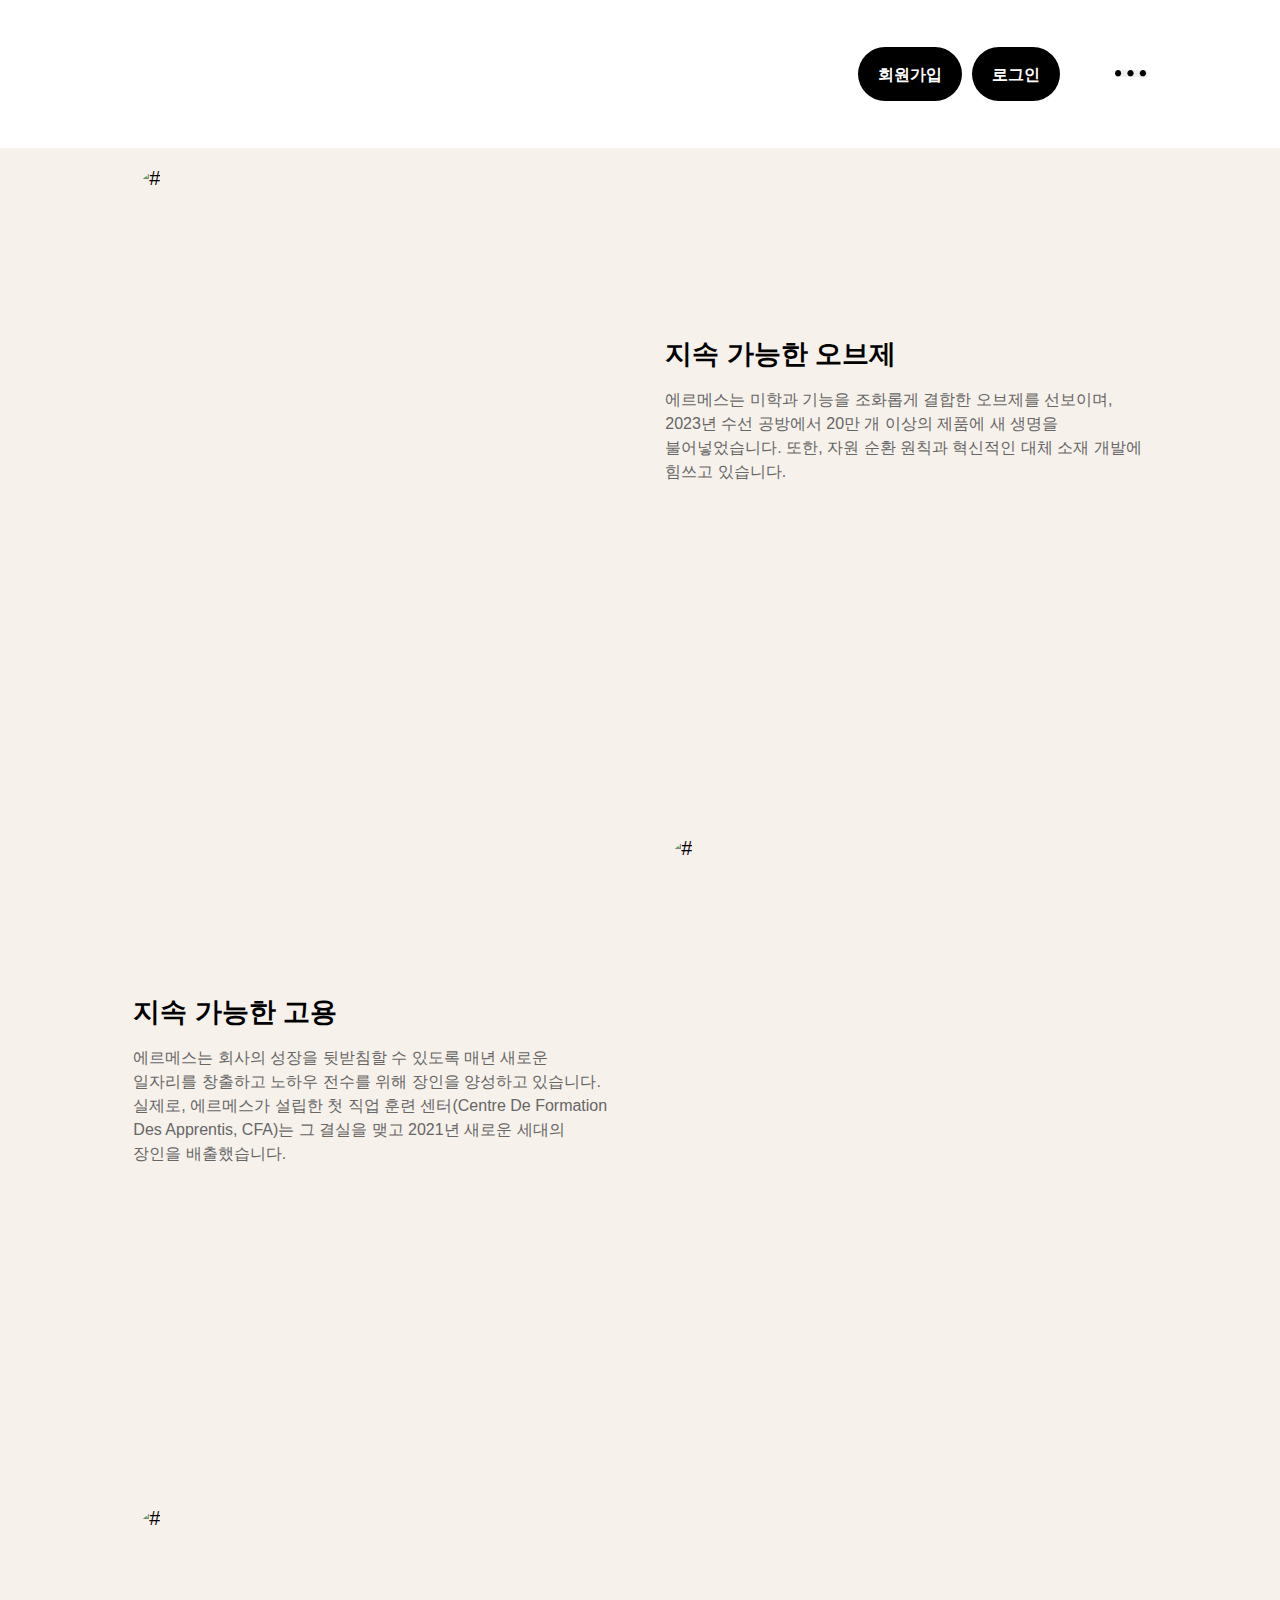
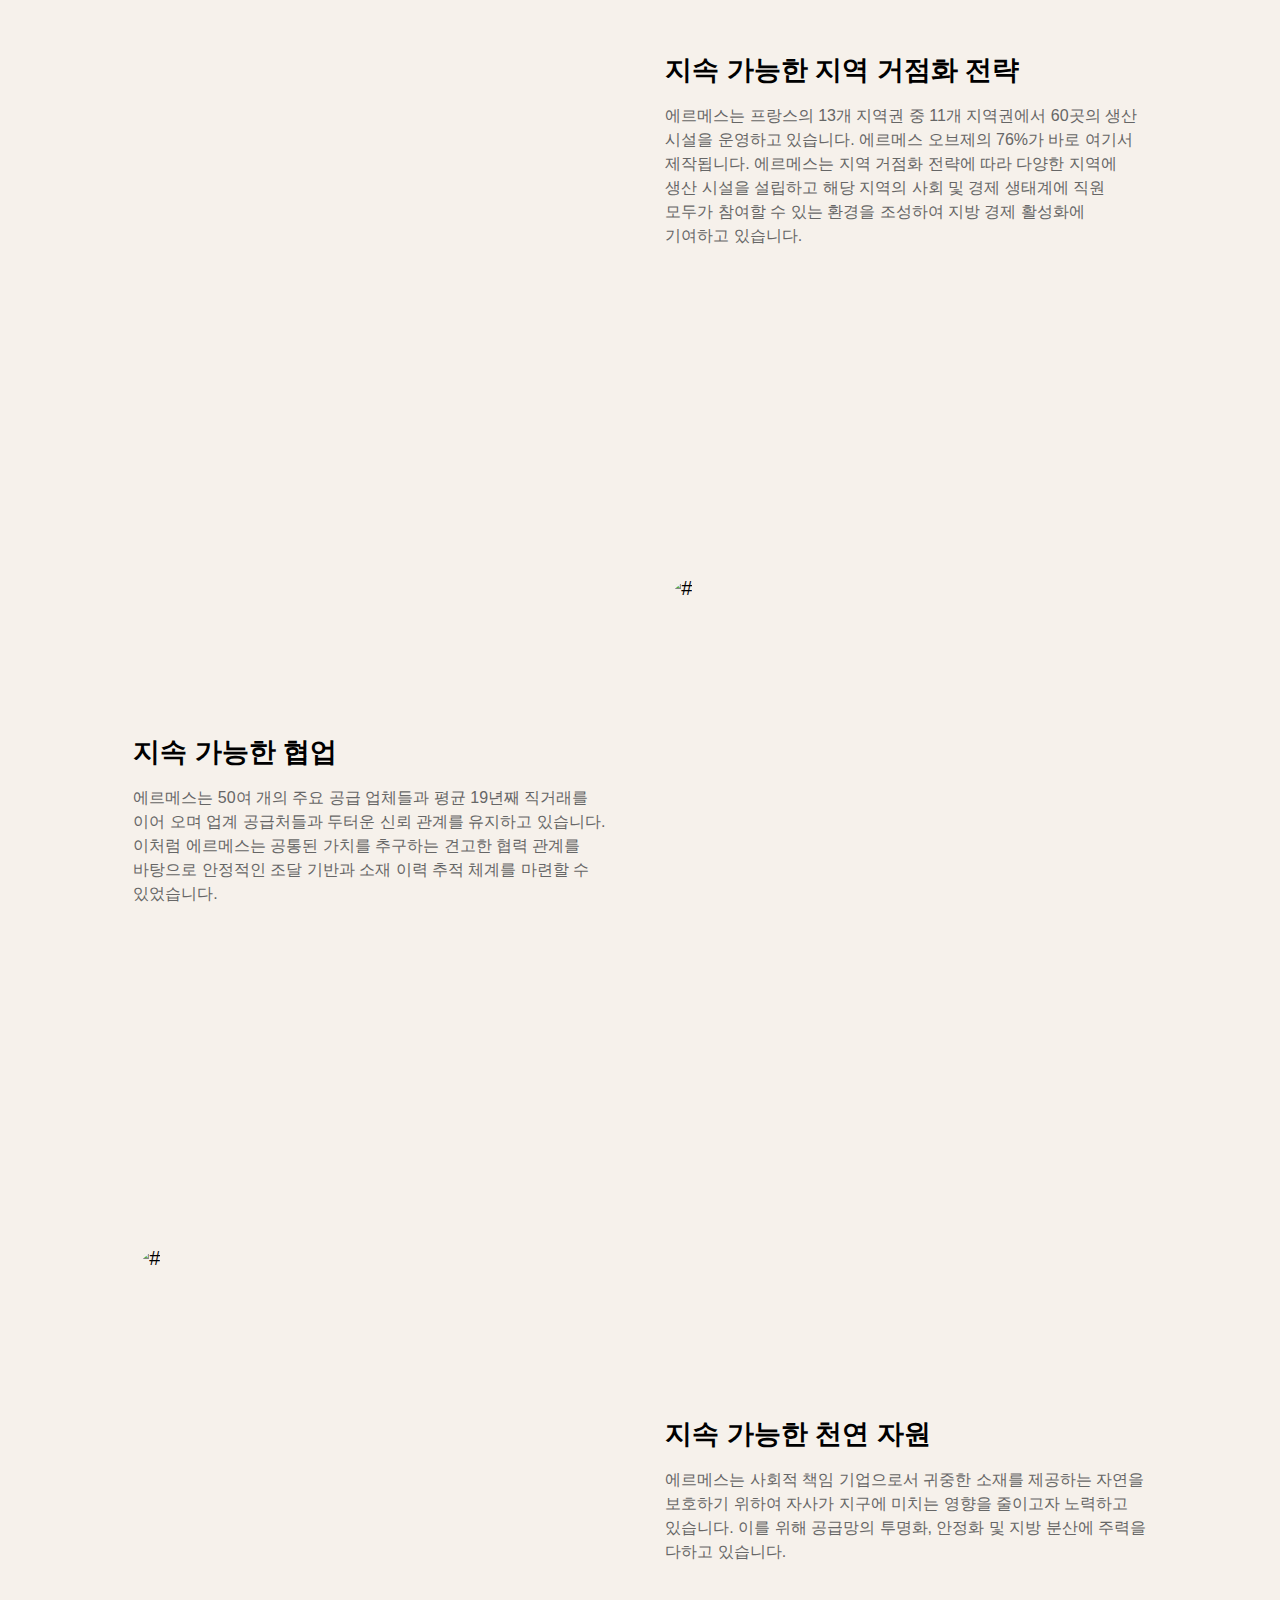
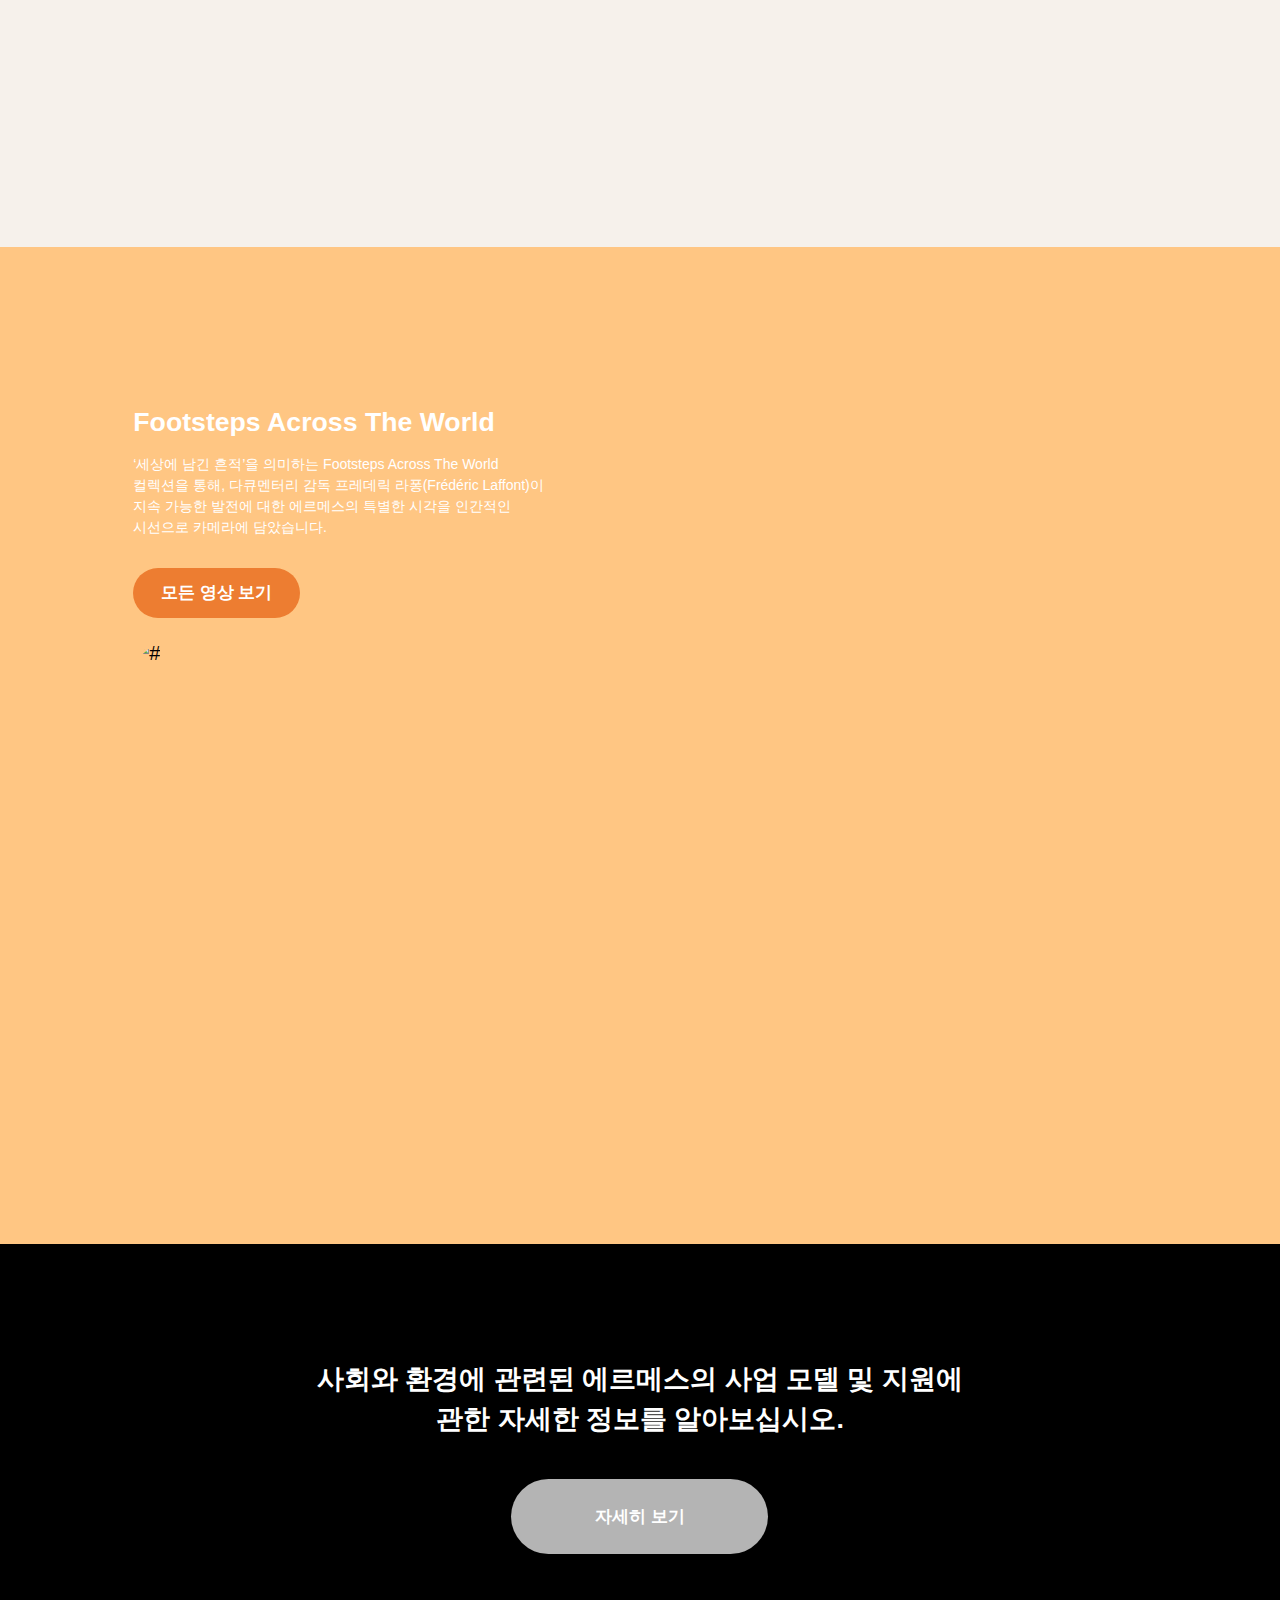
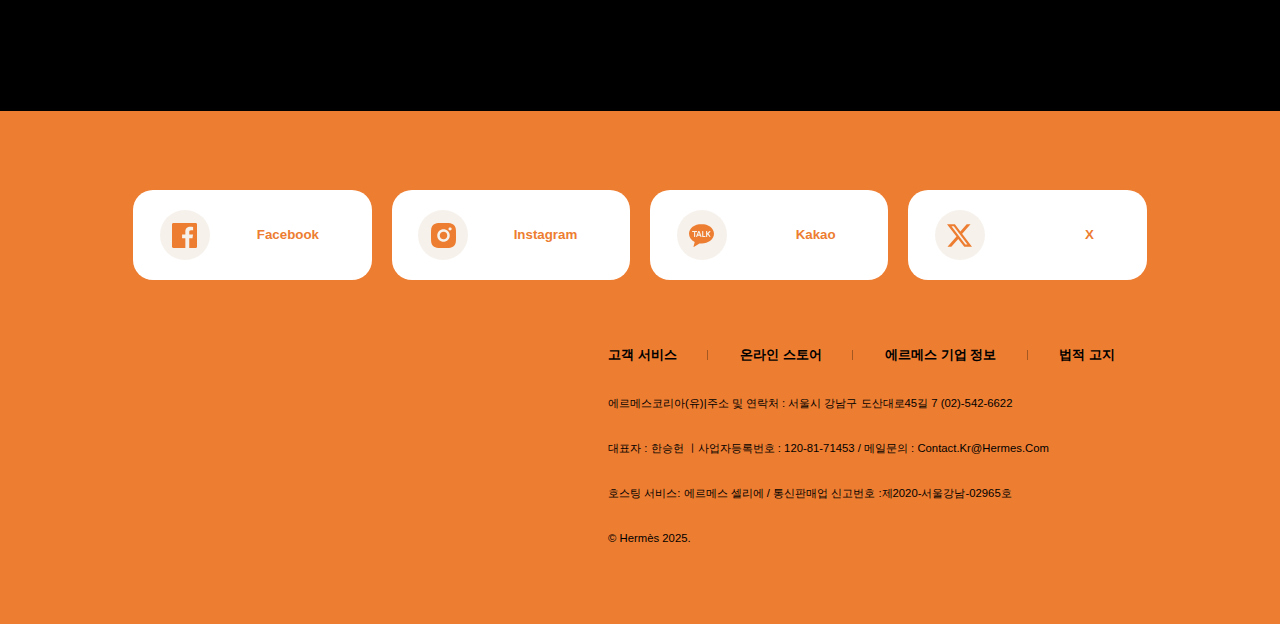
==== about.html @ 9521c42d "완성" ====
<!DOCTYPE html>
<html lang="ko">
  <head>
    <meta charset="UTF-8" />
    <meta name="viewport" content="width=device-width, initial-scale=1.0" />
    <title>HERMES-지속 가능한 발전</title>
    <link rel="stylesheet" href="./css/reset.css" />
    <link rel="stylesheet" href="./css/sub-common.css" />
    <link rel="stylesheet" href="./css/common.css" />
    <link rel="stylesheet" href="./css/about.css" />

    <script src="./js/jquery-3.7.1.min.js"></script>

    <script src="./js/script.js" defer></script>
  </head>
  <body>
    <!-- 모바일용 메뉴 -->
    <div class="mobile-menu">
      <strong class="mobile-logo"> <i class="hidden">에르메스</i></strong>
      <ul class="mobile-gnb">
        <li><a href="index.html">홈</a></li>
        <li><a href="hermes.html">에르메스</a></li>
        <li><a href="service.html">제품 관리</a></li>
        <li><a href="about.html">지속 가능한 발전</a></li>
        <li><a href="store.html">매장 찾기</a></li>
      </ul>

      <button type="button" class="mobile-btn-close">
        <i class="hidden">close</i>
      </button>
    </div>

    <!-- s. header -->
    <header id="header">
      <div class="inner">
        <nav>
          <h1 class="logo">
            <a href="index.html"><i class="hidden">에르메스</i></a>
          </h1>

          <ul class="gnb">
            <li><a href="index.html">홈</a></li>
            <li><a href="hermes.html">에르메스</a></li>
            <li><a href="service.html">제품 관리</a></li>
            <li><a href="about.html">지속 가능한 발전</a></li>
            <li><a href="store.html">매장 찾기</a></li>
          </ul>

          <div class="gnb-btn">
            <div class="util-menu">
              <a class="join" href="join.html">회원가입</a>
              <a class="login" href="login.html">로그인</a>
            </div>

            <button type="button" class="mobile-btn">
              <a href="#"><i class="hidden">더보기</i></a>
            </button>
          </div>
        </nav>
      </div>
    </header>
    <!-- e. header -->

    <!-- s. main -->
    <main id="main">
      <!-- s. visual -->
      <section class="visual">
        <figure>
          <img
            src="https://assets.hermes.com/is/image/hermesedito/P169_Empreintes_Manufacto_Poster?fit=wrap%2C0&wid=1920"
            alt="#"
          />
        </figure>

        <div class="visual-text">
          <h2>지속가능한 발전</h2>
          <p>
            1837년 설립된 가족 경영 기반의 독립적 장인 기업 에르메스는 수선을
            통해 다음 세대로 대물림될 수 있는 아름답고 기능적인 오브제를
            선보이고 있습니다. 
          </p>
        </div>
      </section>
      <!-- e. visual -->

      <section class="about">
        <div class="inner">
          <ul class="about-con">
            <li>
              <dl class="about-text">
                <dt>지속 가능한 오브제</dt>
                <dd>
                  에르메스는 미학과 기능을 조화롭게 결합한 오브제를 선보이며,
                  2023년 수선 공방에서 20만 개 이상의 제품에 새 생명을
                  불어넣었습니다. 또한, 자원 순환 원칙과 혁신적인 대체 소재
                  개발에 힘쓰고 있습니다.
                </dd>
              </dl>
              <figure>
                <img
                  src="https://assets.hermes.com/is/image/hermesedito/P_169_RSE_ESLM_HongKong?fit=wrap%2C0&wid=1920"
                  alt="#"
                />
              </figure>
            </li>

            <li>
              <dl class="about-text">
                <dt>지속 가능한 고용</dt>
                <dd>
                  에르메스는 회사의 성장을 뒷받침할 수 있도록 매년 새로운
                  일자리를 창출하고 노하우 전수를 위해 장인을 양성하고 있습니다.
                  실제로, 에르메스가 설립한 첫 직업 훈련 센터(Centre de
                  formation des apprentis, CFA)는 그 결실을 맺고 2021년 새로운
                  세대의 장인을 배출했습니다. 
                </dd>
              </dl>
              <figure>
                <img
                  src="https://assets.hermes.com/is/image/hermesedito/P_169_RSE_Emploi?fit=wrap%2C0&wid=1920"
                  alt="#"
                />
              </figure>
            </li>

            <li>
              <dl class="about-text">
                <dt>지속 가능한 지역 거점화 전략</dt>
                <dd>
                  에르메스는 프랑스의 13개 지역권 중 11개 지역권에서 60곳의 생산
                  시설을 운영하고 있습니다. 에르메스 오브제의 76%가 바로 여기서
                  제작됩니다. 에르메스는 지역 거점화 전략에 따라 다양한 지역에
                  생산 시설을 설립하고 해당 지역의 사회 및 경제 생태계에 직원
                  모두가 참여할 수 있는 환경을 조성하여 지방 경제 활성화에
                  기여하고 있습니다.
                </dd>
              </dl>
              <figure>
                <img
                  src="https://assets.hermes.com/is/image/hermesedito/P_169_CSR_GUYENNE?fit=wrap%2C0&wid=1920"
                  alt="#"
                />
              </figure>
            </li>

            <li>
              <dl class="about-text">
                <dt>지속 가능한 협업</dt>
                <dd>
                  에르메스는 50여 개의 주요 공급 업체들과 평균 19년째 직거래를
                  이어 오며 업계 공급처들과 두터운 신뢰 관계를 유지하고
                  있습니다. 이처럼 에르메스는 공통된 가치를 추구하는 견고한 협력
                  관계를 바탕으로 안정적인 조달 기반과 소재 이력 추적 체계를
                  마련할 수 있었습니다.
                </dd>
              </dl>
              <figure>
                <img
                  src="https://assets.hermes.com/is/image/hermesedito/P_169_RSE_ESLM_Sorede?fit=wrap%2C0&wid=1920"
                  alt="#"
                />
              </figure>
            </li>

            <li>
              <dl class="about-text">
                <dt>지속 가능한 천연 자원</dt>
                <dd>
                  에르메스는 사회적 책임 기업으로서 귀중한 소재를 제공하는
                  자연을 보호하기 위하여 자사가 지구에 미치는 영향을 줄이고자
                  노력하고 있습니다. 이를 위해 공급망의 투명화, 안정화 및 지방
                  분산에 주력을 다하고 있습니다.
                </dd>
              </dl>
              <figure>
                <img
                  src="https://assets.hermes.com/is/image/hermesedito/P_169_RSE_RESSOURCES?fit=wrap%2C0&wid=1920"
                  alt="#"
                />
              </figure>
            </li>
          </ul>
        </div>
      </section>
      <!-- e.about -->

      <!-- youtube -->
      <section class="youtube">
        <div class="inner">
          <div class="youtube-all">
            <div class="youtube-con">
              <div class="youtube-text">
                <h4>Footsteps across the world</h4>
                <p>
                  ‘세상에 남긴 흔적’을 의미하는 Footsteps across the world<br />
                  컬렉션을 통해, 다큐멘터리 감독 프레데릭 라퐁(Frédéric
                  Laffont)이 <br />지속 가능한 발전에 대한 에르메스의 특별한
                  시각을 인간적인 <br />시선으로 카메라에 담았습니다.
                </p>
              </div>

              <a href="" class="youtube-btn">모든 영상 보기</a>
            </div>
            <figure>
              <img
                src="https://assets.hermes.com/is/image/hermesedito/P169_Empreintes_Manufacto_Poster?fit=wrap%2C0&wid=1920"
                alt="#"
              />
            </figure>
          </div>
        </div>
      </section>
      <!-- youtube end -->

      <!-- s. more -->
      <section class="more">
        <div class="inner">
          <div class="more-con">
            <div class="more-title">
              <h4>
                사회와 환경에 관련된 에르메스의 사업 모델 및 지원에 <br />관한
                자세한 정보를 알아보십시오.
              </h4>
            </div>
            <a
              href="https://finance.hermes.com/en/a-value-creating-and-sustainable-french-model/"
              class="c-more-btn"
              >자세히 보기</a
            >
          </div>
        </div>
      </section>
      <!-- e. more -->
    </main>
    <!-- e. main -->

    <footer id="footer">
      <div class="inner">
        <ul class="sns">
          <li>
            <a href="https://www.facebook.com/hermes/"><i>Facebook</i></a>
          </li>
          <li>
            <a href="https://www.instagram.com/hermes/"><i>Instagram</i></a>
          </li>
          <li>
            <a href="https://pf.kakao.com/_FDgNxb"><i>kakao</i></a>
          </li>
          <li>
            <a href="https://x.com/hermes_paris?mx=2"><i>X</i></a>
          </li>
        </ul>

        <div class="footer-con">
          <h4 class="foot-logo">
            <a href="#"><i class="hidden">에르메스</i></a>
          </h4>

          <div class="foot-text">
            <ul class="foot-nav">
              <li><a href="#">고객 서비스 </a></li>
              <li><a href="#">온라인 스토어</a></li>
              <li><a href="#">에르메스 기업 정보</a></li>
              <li><a href="#">법적 고지</a></li>
            </ul>
            <div class="foot-con">
              <address>
                <p>
                  에르메스코리아(유)|주소 및 연락처 : 서울시 강남구 도산대로45길
                  7 (02)-542-6622
                </p>
                <p>
                  대표자 : 한승헌 ㅣ사업자등록번호 : 120-81-71453 / 메일문의 :
                  contact.kr@hermes.com
                </p>
                <p>
                  호스팅 서비스: 에르메스 셀리에 / 통신판매업 신고번호
                  :제2020-서울강남-02965호
                </p>
                <p>© Hermès 2025.</p>
              </address>
            </div>
          </div>
        </div>
      </div>
    </footer>
  </body>
</html>
---- css/sub-common.css ----
@charset "utf-8";

/* s.commpany */
.company-all {
  display: flex;
  flex-direction: column;
  gap: 20rem;
}

.company .brand-story {
  display: flex;
  align-items: center;
  justify-content: space-between;
}

.content {
  width: 58.6rem;
  width: 41.2676%;
}

.company figure {
  width: 59.7rem;
  height: 65.9rem;
  aspect-ratio: 1/1.1039;

  border-radius: 4rem;
  overflow: hidden;
}

.company figure img {
  width: 100%;
  height: 100%;
}

.company-title {
  font-weight: 700;
  font-size: 3.2rem;
  font-size: clamp(1.4rem, 2.2535vw, 3.2rem);

  color: var(--bg);
}

.company-text {
  padding-top: 2rem;
}

.company-text strong {
  font-weight: 800;
  font-size: 4rem;
  font-size: clamp(2rem, 2.817vw, 4rem);

  color: #000;
}

.company-text p {
  font-weight: 300;
  font-size: 2.4rem;
  font-size: clamp(1.4rem, 1.6901vw, 2.4rem);

  color: var(--Darck-60);
  margin-top: 0.7rem;
}

.more-btn {
  width: 23rem;
  height: 7.2rem;
  border-radius: 5rem;
  background: var(--main-color2);

  display: flex;
  align-items: center;
  justify-content: center;
  margin-top: 3.6rem;

  font-weight: 700;
  font-size: 2.4rem;
  font-size: clamp(1.4rem, 1.0416vw, 2rem);

  color: #fff;
}

.more-btn:hover {
  background: var(--main-color);
  color: #fff;
}
/* e.commpany */

/* visual */
.visual {
  position: relative;
  max-height: 60rem;
  overflow: hidden;
}

.visual figure {
  height: 100%;
}

.visual-text {
  position: absolute;
  top: 60%;
  left: 50%;
  transform: translate(-50%, -50%);

  color: var(--Light-100);
  text-align: center;

  z-index: 1;
}

.visual-text h2 {
  font-size: 5rem;
  font-weight: 700;

  font-size: clamp(2rem, 2.817vw, 4rem);
}

.visual-text p {
  font-size: 3rem;
  font-weight: 400;

  font-size: clamp(1.4rem, 1.6901vw, 2.4rem);
}

.visual figure img {
  width: 100%;
  height: 100%;
  object-fit: cover;
  animation: figure-img 1s ease-out forwards;
}

.visual::after {
  content: "";
  position: absolute;
  top: 0;
  left: 0;
  right: 0;
  bottom: 0;
  background: rgba(237, 125, 49, 0.6); /* 어두운 딤처리 */
  opacity: 0.5; /* 투명도 조절 */
  pointer-events: none; /* 클릭 이벤트를 막기 위해 */
}
/* visual end */

/* about */
.about-text {
  flex: 1 1 max(40%, 300px);
  /* border: 1px solid #000; */
}

.about-con {
  display: flex;
  flex-wrap: wrap;
  gap: 20rem;
}

.about-con li {
  display: flex;
  flex-wrap: wrap;
  align-items: center;
  gap: 5%;
}

.about-con li:nth-child(odd) {
  flex-direction: row-reverse;
}

.about-con dl dt {
  padding-top: 3rem;
  font-size: 4rem;
  font-weight: 700;

  padding-top: 4.4313%;
  font-size: clamp(2.2rem, 2.0833vw, 4rem);
}

.about-con dl dd {
  padding-top: 2rem;
  font-size: 2.4rem;
  font-weight: 400;
  color: var(--Darck-60);

  padding-top: 2.9542%;
  font-size: clamp(1.5rem, 1.25vw, 2.4rem);
}

.about-con figure {
  height: 47rem;
  border-radius: 4rem;
  overflow: hidden;

  flex: 1 1 max(40%, 300px);
}

.about-con figure img {
  width: 100%;
  height: 100%;
  object-fit: cover;
}
/* about end */

/* s.more */
.more {
  background: var(--Darck-100);
  height: 46.7rem;
  margin: 0;
}

.more-con {
  display: flex;
  align-items: center;
  text-align: center;
  flex-direction: column;
}

.more-title h4 {
  padding-top: 11.5rem;
  font-weight: 800;
  font-size: 4rem;
  color: var(--Light-100);
  padding-bottom: 4rem;

  font-size: clamp(2.5rem, 2.0833vw, 4rem);
}

.c-more-btn {
  display: flex;
  text-align: center;
  align-items: center;
  justify-content: center;

  width: 25.7rem;
  padding: 2.5rem 5rem;
  border-radius: 10rem;

  font-weight: 700;
  font-size: 2.5rem;
  color: var(--Light-100);
  background: var(--btn);

  font-size: clamp(1.6rem, 1.302vw, 2.5rem);
}

.c-more-btn:hover {
  color: var(--Light-100);
  background: var(--main-color);
}
/* e.more */

@media (max-width: 400px) {
  .about-con li :last-child {
    margin-bottom: 2.5rem;
  }
}

/* 반응형  000000000000000000000000000000000000000000000000000000000000000000000000000000000000000000000000000000*/
@media (max-width: 1900px) {
  .event-list li figure {
    width: 30rem;
    height: 25rem;
  }
}

@media screen and (max-width: 1400px) {
  /* company */
  .content {
    width: 44.2rem;
    width: 47.8355%;
  }

  .brand-story .more-btn {
    width: 18.4rem;
    width: 41.8182%;
    height: 6.3rem;
  }

  .brand-story .more-btn::after {
    width: 2.6rem;
    height: 2.6rem;
  }

  .company figure {
    width: 38.8rem;
    width: 41.9913%;

    height: 42.9rem;
    border-radius: 3rem;
    overflow: hidden;
  }
  /* company */
}

@media (max-width: 1360px) {
  .event-list > li {
    flex: 1 1 50%;
    margin-bottom: 2rem;
  }

  .event-list-2 {
    padding-top: 0;
  }
}

@media (max-width: 1024px) {
  .about-con figure {
    height: 28.6rem;
  }

  .question-list li {
    border-radius: 1rem;
  }
}

@media (max-width: 930px) {
  .about-text {
    padding-bottom: 2.2rem;
  }
}

@media screen and (max-width: 980px) {
  /* company */
  .company .brand-story,
  .company .brand-story:nth-child(even) {
    display: flex;
    flex-direction: column;
    align-items: center;
    position: relative;
  }

  .company-text {
    padding: 0.5rem 0 0.5rem;
  }

  .content {
    width: 39rem;
    text-align: center;
    margin-top: 0;
  }

  .company figure {
    width: 39rem;
    height: 22.8rem;
    margin-top: 1rem;
  }

  .company .brand-story figure img {
    width: 100%;
    height: 100%;
    border-radius: 3rem;
    filter: brightness(0.4);
  }

  .brand-story .more-btn {
    width: 17.5rem;
    height: 5.1rem;
    position: absolute;
    bottom: 3rem;
    margin: 0 11rem 0;

    gap: 1.5rem;
    z-index: 1;
  }

  .brand-story .more-btn::after {
    width: 1.7rem;
    height: 1.7rem;
  }
  /* company */
}

@media (max-width: 890px) {
  .visual {
    height: 57.6rem;
  }

  .visual figure img {
    height: 57.6rem;
  }

  .visual-text {
    gap: 0.9rem;
  }
}

@media (max-width: 620px) {
  .event-list {
    padding-top: 4rem;
  }

  .event-list > li {
    flex: 1 1 100%;
  }
}
---- css/common.css ----
@charset 'utf-8';

@import url("https://cdn.jsdelivr.net/gh/orioncactus/pretendard@v1.3.9/dist/web/static/pretendard.min.css");

:root {
  --Darck-100: #000;
  --Darck-60: #666666;
  --Light-100: #fff;
  --btn: #b4b4b4;

  --main-color: #ed7d31;
  --main-color2: #ffc683;
  --main-color3: #f6f1eb;
}

::selection {
  background: var(--main-color2);
  color: #fff;
}

section {
  margin-bottom: 20rem;
  margin-bottom: 10.4167%;
}

html {
  font-size: 100%;
  font-size: 62.5%;
  scroll-behavior: smooth;
}

body {
  font: 2rem/1.5 Pretendard, sans-serif;
  color: var(--Darck-100);
  text-transform: capitalize;
  word-break: keep-all;
  overflow-x: hidden;
  min-width: 36rem;
  background: var(--main-color3);
}

a {
  text-decoration: none;
  color: inherit;
}

a:hover {
  text-decoration: none;
  color: var(--main-color);
}

img {
  vertical-align: top;
  max-width: 100%;
  height: 100%;
  object-fit: cover;
}

.hidden {
  position: absolute;
  margin: -1px;
  width: 1px;
  height: 1px;
  overflow: hidden;
  clip: rect(0, 0, 0, 0);
}

.inner {
  width: 152rem;
  margin: 0 auto;

  width: 79.1667%;
}

/* s.header */
header {
  background: #fff;
  position: fixed; /* posf : 헤더가 고정 되서 내려오게 만드는것 */
  width: 100%;
  top: 0;
  left: 0;
  z-index: 10;
  transition: 0.3s;
}

header nav {
  display: flex;
  height: 14.8rem;
  /* background: #5f5f; */
  justify-content: space-between;
  align-items: center;
}

.logo a {
  display: block;
  width: 15rem;
  height: 9rem;
  background: url(https://images.onthelook.co.kr/b/qSYUNZ8HAPhbWUXbn68J6f.png)
    no-repeat 50% / contain;
}

.gnb {
  display: flex;
}

.gnb li a {
  /* border: 1px solid #000; */
  display: block;
  color: var(--Darck-100);
  font-weight: 700;
  font-size: 2rem;
  padding: 1.3rem 5rem;
}

.gnb li:hover a {
  color: var(--main-color);
}

.btn {
  display: none;
}

.util-menu {
  display: flex;
  gap: 1rem;
}

.join {
  padding: 1.5rem 2rem;

  font-weight: 600;
  font-size: 1.8rem;
  font-size: clamp(1.4rem, 1.2676vw, 1.8rem);

  color: #fff;
  background: var(--Darck-100);
  border-radius: 5rem;

  display: flex;
  justify-content: center;
  align-items: center;
}

.login {
  padding: 1.5rem 2rem;

  font-weight: 600;
  font-size: 1.8rem;
  font-size: clamp(1.4rem, 1.2676vw, 1.8rem);

  color: #fff;
  background: var(--Darck-100);
  border-radius: 5rem;

  display: flex;
  justify-content: center;
  align-items: center;
}

.mobile-btn a {
  display: none;
  width: 3.2rem;
  height: 0.7rem;
  background: url(../img/more-icon.svg) no-repeat 50% / contain;
}
/* e.header */

/* 모바일 메뉴 */
.mobile-menu.active {
  right: 0;
}

.mobile-menu {
  position: fixed;
  top: 0;
  right: -100%;
  width: 70%;
  height: 100vh;
  background: var(--main-color2);
  color: var(--Light-100);
  transition: 0.4s;

  display: flex;
  flex-direction: column;
  align-items: center;
  padding-top: 8rem;

  z-index: 1000;
}

.mobile-btn-close {
  position: absolute;
  top: 7rem;
  right: 5.2rem;
  width: 3.2rem;
  height: 3.2rem;
  background: url(../img/close-icon.svg) no-repeat 40% / contain;
  z-index: 1000;
}

.mobile-gnb {
  margin-top: 15rem;
}

.mobile-gnb li a {
  font-weight: 600;
  font-size: 2.2rem;
  display: block;
  padding: 2.5rem 0;
  text-align: center;
}

/* 모바일 메뉴 end */

/* s. footer */
#footer {
  padding: 11.9rem 0 11.6rem;
  background: var(--main-color);

  padding: 6.1979% 0 6.0417%;
}

.sns {
  display: flex;
  flex-wrap: wrap;
  gap: 2rem;
}

.sns li {
  display: flex;
  align-items: center;
  justify-content: space-between;
  flex: 1 1 max(22%, 185px);

  background: var(--Light-100);
  color: var(--main-color);
  padding: 3rem 4rem;

  font-size: 2rem;
  font-weight: 700;
  border-radius: 2rem;

  padding: 1.9737% 2.6316%;
  font-size: clamp(1.2rem, 1.042vw, 2rem);
}

.sns li a {
  display: flex;
  align-items: center;
  gap: 1rem;
}

.sns li::before {
  content: "";
  display: block;
  width: 5rem;
  height: 5rem;
  border-radius: 100%;
}

.sns li:nth-child(1)::before {
  background: var(--main-color3) url(../img/foot-icon-1.svg) no-repeat
    center/50%;
}
.sns li:nth-child(2)::before {
  background: var(--main-color3) url(../img/foot-icon-2.svg) no-repeat center/
    50%;
}
.sns li:nth-child(3)::before {
  background: var(--main-color3) url(../img/foot-icon-3.svg) no-repeat
    center/50%;
}
.sns li:nth-child(4)::before {
  background: var(--main-color3) url(../img/foot-icon-4.svg) no-repeat
    center/50%;
}

.sns li a::after {
  content: "";
  display: block;
  width: 0.6rem;
  height: 1.3rem;
  padding-left: 1rem;
  background: url(../img/arrow.svg) no-repeat 50% / contain;
}

.footer-con {
  display: flex;
  justify-content: space-between;
  padding-top: 9.7rem;

  padding-top: 6.3816%;
}

.foot-logo {
  display: block;
  width: 23.7rem;
  height: 13.4rem;
  background: url(https://images.onthelook.co.kr/b/qSYUNZ8HAPhbWUXbn68J6f.png)
    no-repeat 50% / contain;

  width: 15.6579%;
}

.foot-nav {
  display: flex;
  overflow-x: auto;
}

.foot-nav li {
  padding: 0 4rem;
  position: relative;
  flex-shrink: 0;
  font-size: 2rem;
  font-weight: 700;
  color: var(--Darck-100);

  padding: 0 clamp(1rem, 2.4673vw, 4rem);

  font-size: clamp(0.9rem, 1.042vw, 2rem);
}

.foot-nav li::after {
  content: "";
  position: absolute;
  top: 50%;
  right: 0;
  transform: translateY(-50%);
  width: 0.1rem;
  height: 1rem;
  background: rgba(0, 0, 0, 0.3);
}

.foot-nav li:nth-child(1) {
  content: "";
  padding-left: 0;
}

.foot-nav li:nth-child(4)::after {
  content: "";
  display: none;
  padding-right: 0;
}

address {
  display: flex;
  padding-top: 4.8rem;
  flex-direction: column;
  gap: 2.8rem;

  font-size: 1.8rem;
  font-weight: 400;
  color: var(--Darck-100);

  padding-top: 5.5172%;
  font-size: clamp(0.9rem, 0.885vw, 1.8rem);
}

/* e.footer  */

/* 반응형 000000000000000000000000000000000000000000000000000000000000000000000000000000000000000000 */
@media screen and (max-width: 1550px) {
  .gnb {
    display: none;
  }

  .gnb-btn {
    display: flex;
    align-items: center;
    gap: 5.5rem;
  }

  .mobile-btn a {
    display: block;
  }
}

@media (max-width: 1024px) {
  .sns li::before {
    width: 3rem;
    height: 3rem;
  }
}

@media (max-width: 900px) {
  .footer-con {
    flex-direction: column-reverse;
    align-items: center;
  }

  .foot-text {
    padding-bottom: 4.5rem;
  }

  .foot-logo {
    width: 16.8rem;
    height: 3.6rem;
  }
}

@media screen and (max-width: 800px) {
  .inner {
    width: 90%;
  }

  .util-menu {
    display: none;
  }
}

@media (max-width: 430px) {
  .footer-con {
    padding-top: 4.1rem;
  }
}
---- css/about.css ----
@charset 'utf-8';

/* youtube  */
.youtube {
  background: var(--main-color2);

  padding: 13.2rem 0;
  padding: 6.875% 0;

  margin-bottom: 0;
}

.youtube-all {
  display: flex;
  justify-content: space-between;
  flex-wrap: wrap;

  gap: 8%;
}

.youtube-text {
  padding-top: 8.4rem;
  flex: 1 1 max(42%, 300px);

  padding-top: 16.3743%;
}

.youtube-text h4 {
  font-size: 5rem;
  font-weight: 700;
  color: var(--Light-100);

  font-size: clamp(2.5rem, 2.0833vw, 4rem);
}

.youtube-text p {
  font-size: 2.4rem;
  font-weight: 400;
  color: var(--Light-100);

  padding: 1.2rem 0 3rem;
  font-size: clamp(1.4rem, 1.0416vw, 2rem);
}

.youtube figure {
  width: 77rem;
  height: 51.8rem;
  flex: 1 1 max(57%, 500px);

  border-radius: 4rem;
  overflow: hidden;
}

.youtube figure img {
  width: 100%;
  height: 100%;
  object-fit: cover;
}

.youtube-btn {
  display: block;

  width: 10em;
  height: 8rem;

  background: var(--main-color);
  border-radius: 30rem;

  display: flex;
  align-items: center;
  justify-content: center;

  color: var(--Light-100);
  font-size: 2.5rem;
  font-weight: 700;

  font-size: clamp(1.1rem, 1.302vw, 2.5rem);
}

.youtube-btn:hover {
  background: var(--Darck-100);
  font-weight: 800;
}

/* youtube end */

@media (max-width: 1344px) {
  .youtube-btn {
    margin-bottom: 2rem;
    height: 5rem;
  }
}
@media (max-width: 1024px) {
  .youtube figure {
    border-radius: 2.4rem;
  }
}

@media (max-width: 890px) {
  .youtube-con {
    padding-bottom: 2rem;
  }

  .youtube figure {
    height: 22.4rem;
  }
}
/* --------------------------------------------------------------------------------------------------------- */

@media (max-width: 700px) {
  /* .youtube figure {
        height: 22.4rem;
    } */
}
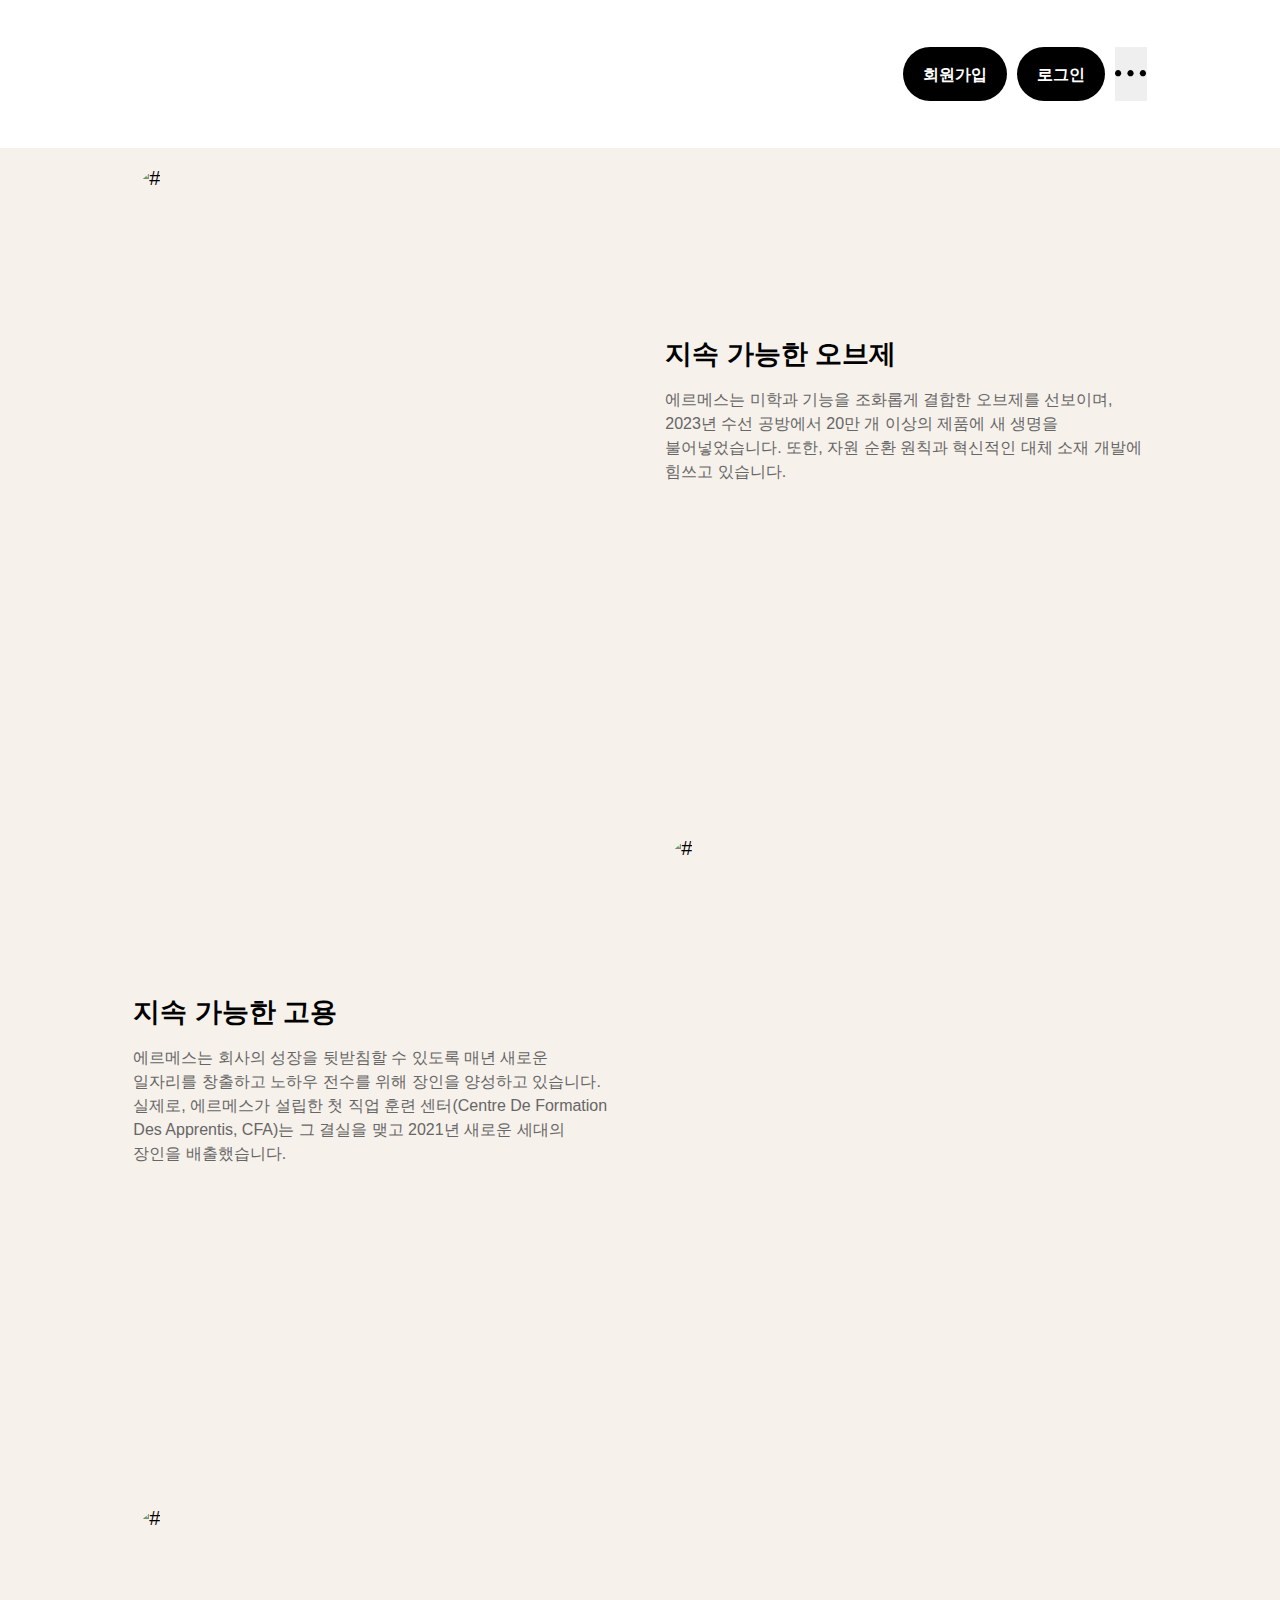
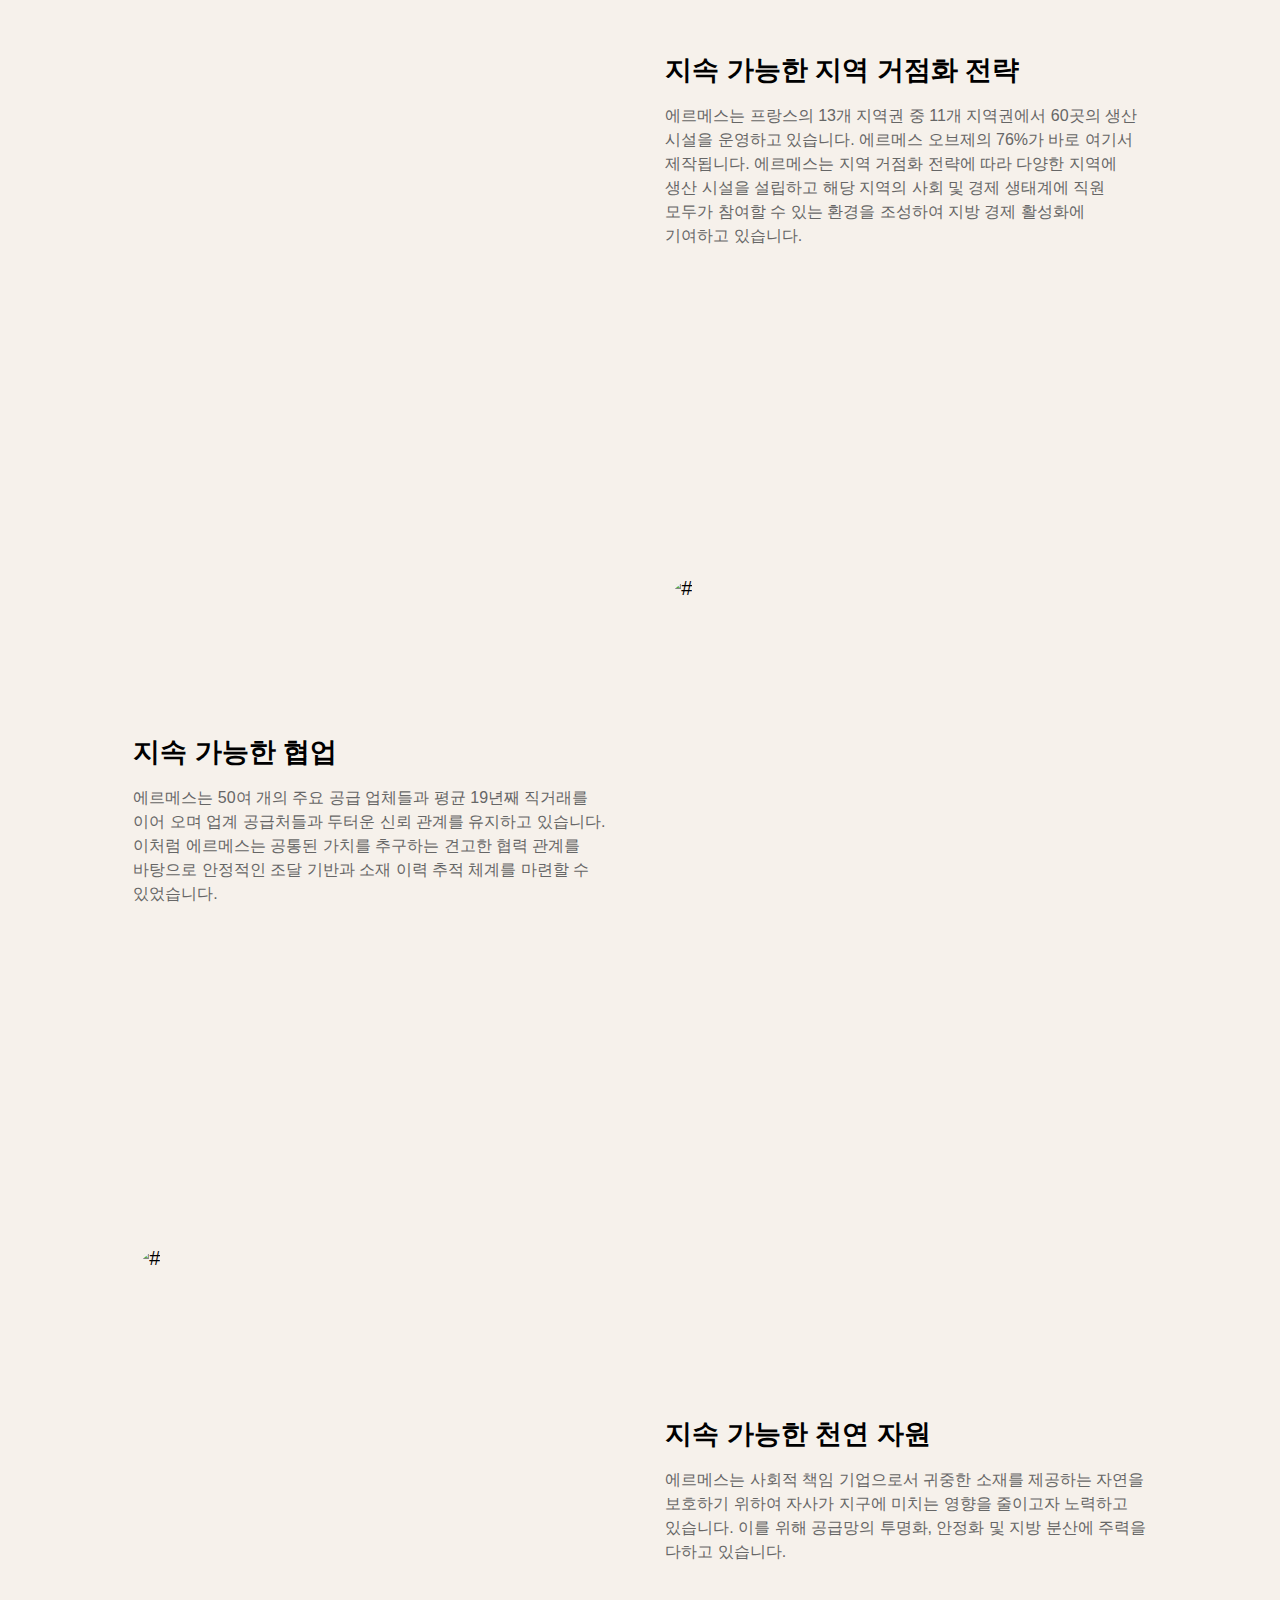
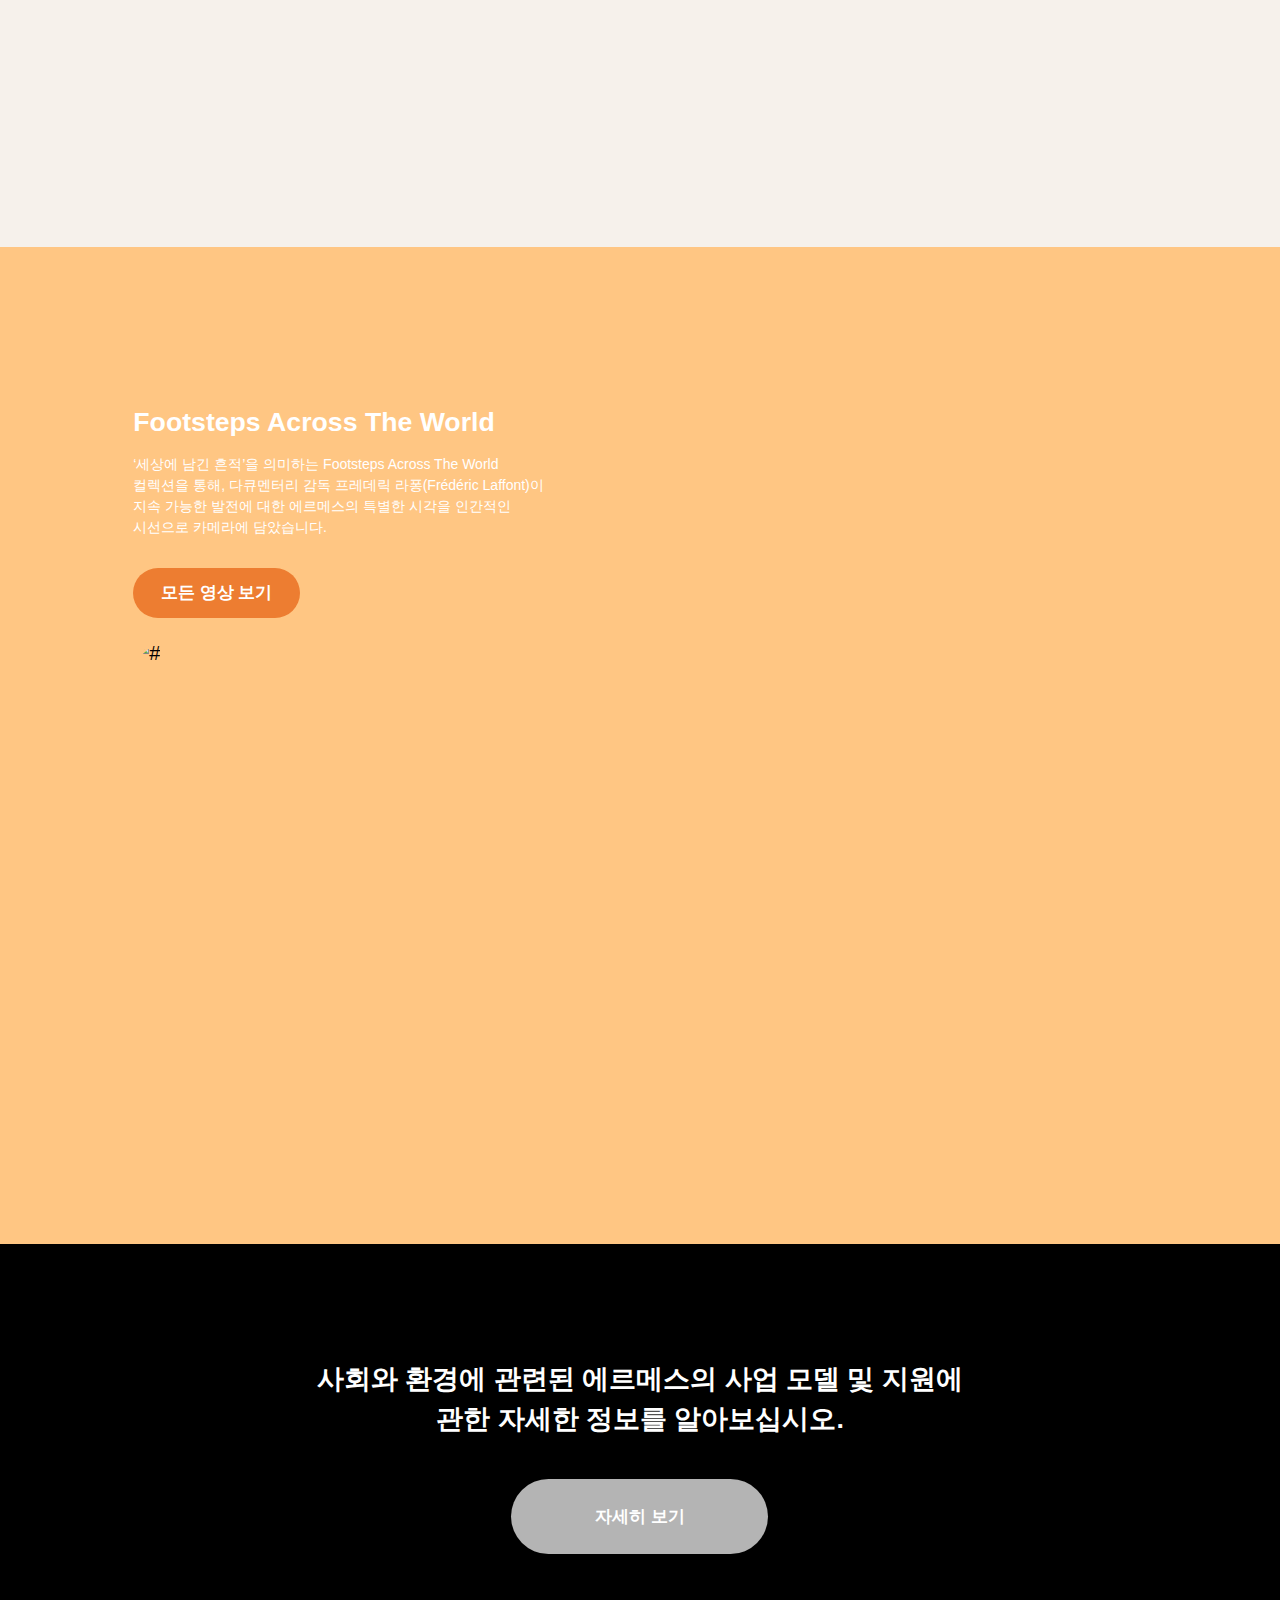
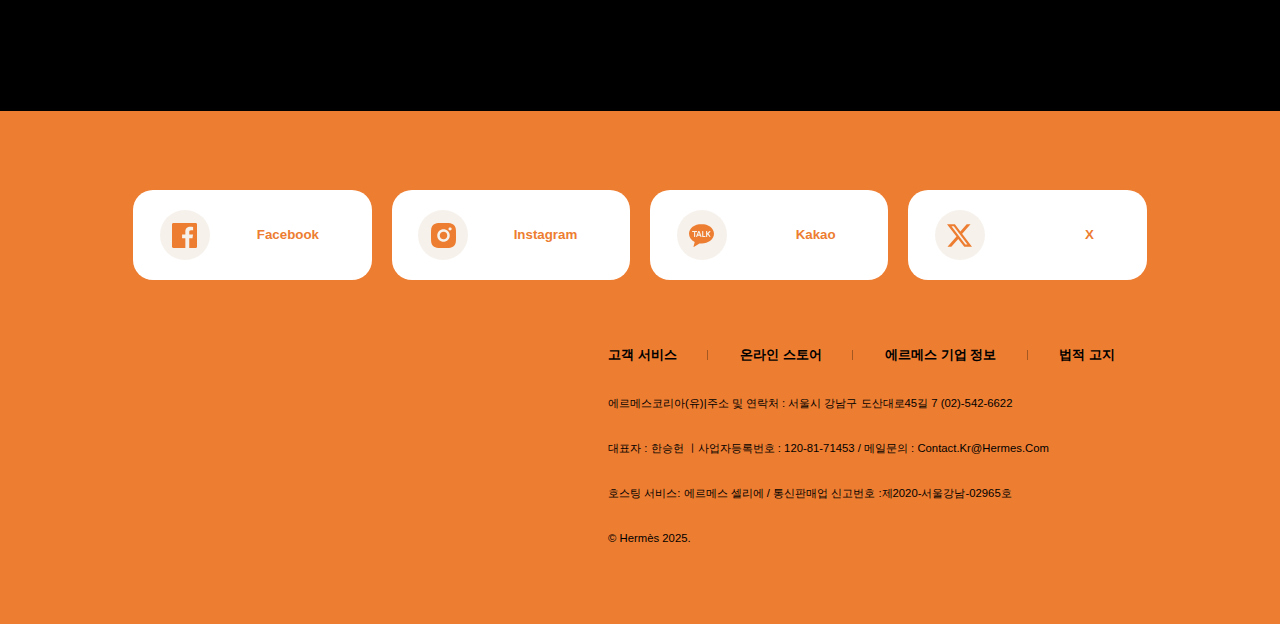
==== commit 6be847a9: "css 자잘한 수정" ====
--- a/about.html
+++ b/about.html
@@ -46,11 +46,9 @@
             <li><a href="store.html">매장 찾기</a></li>
           </ul>
 
-          <div class="gnb-btn">
-            <div class="util-menu">
-              <a class="join" href="join.html">회원가입</a>
-              <a class="login" href="login.html">로그인</a>
-            </div>
+          <div class="util-menu">
+            <a class="join" href="join.html">회원가입</a>
+            <a class="login" href="login.html">로그인</a>
 
             <button type="button" class="mobile-btn">
               <a href="#"><i class="hidden">더보기</i></a>
